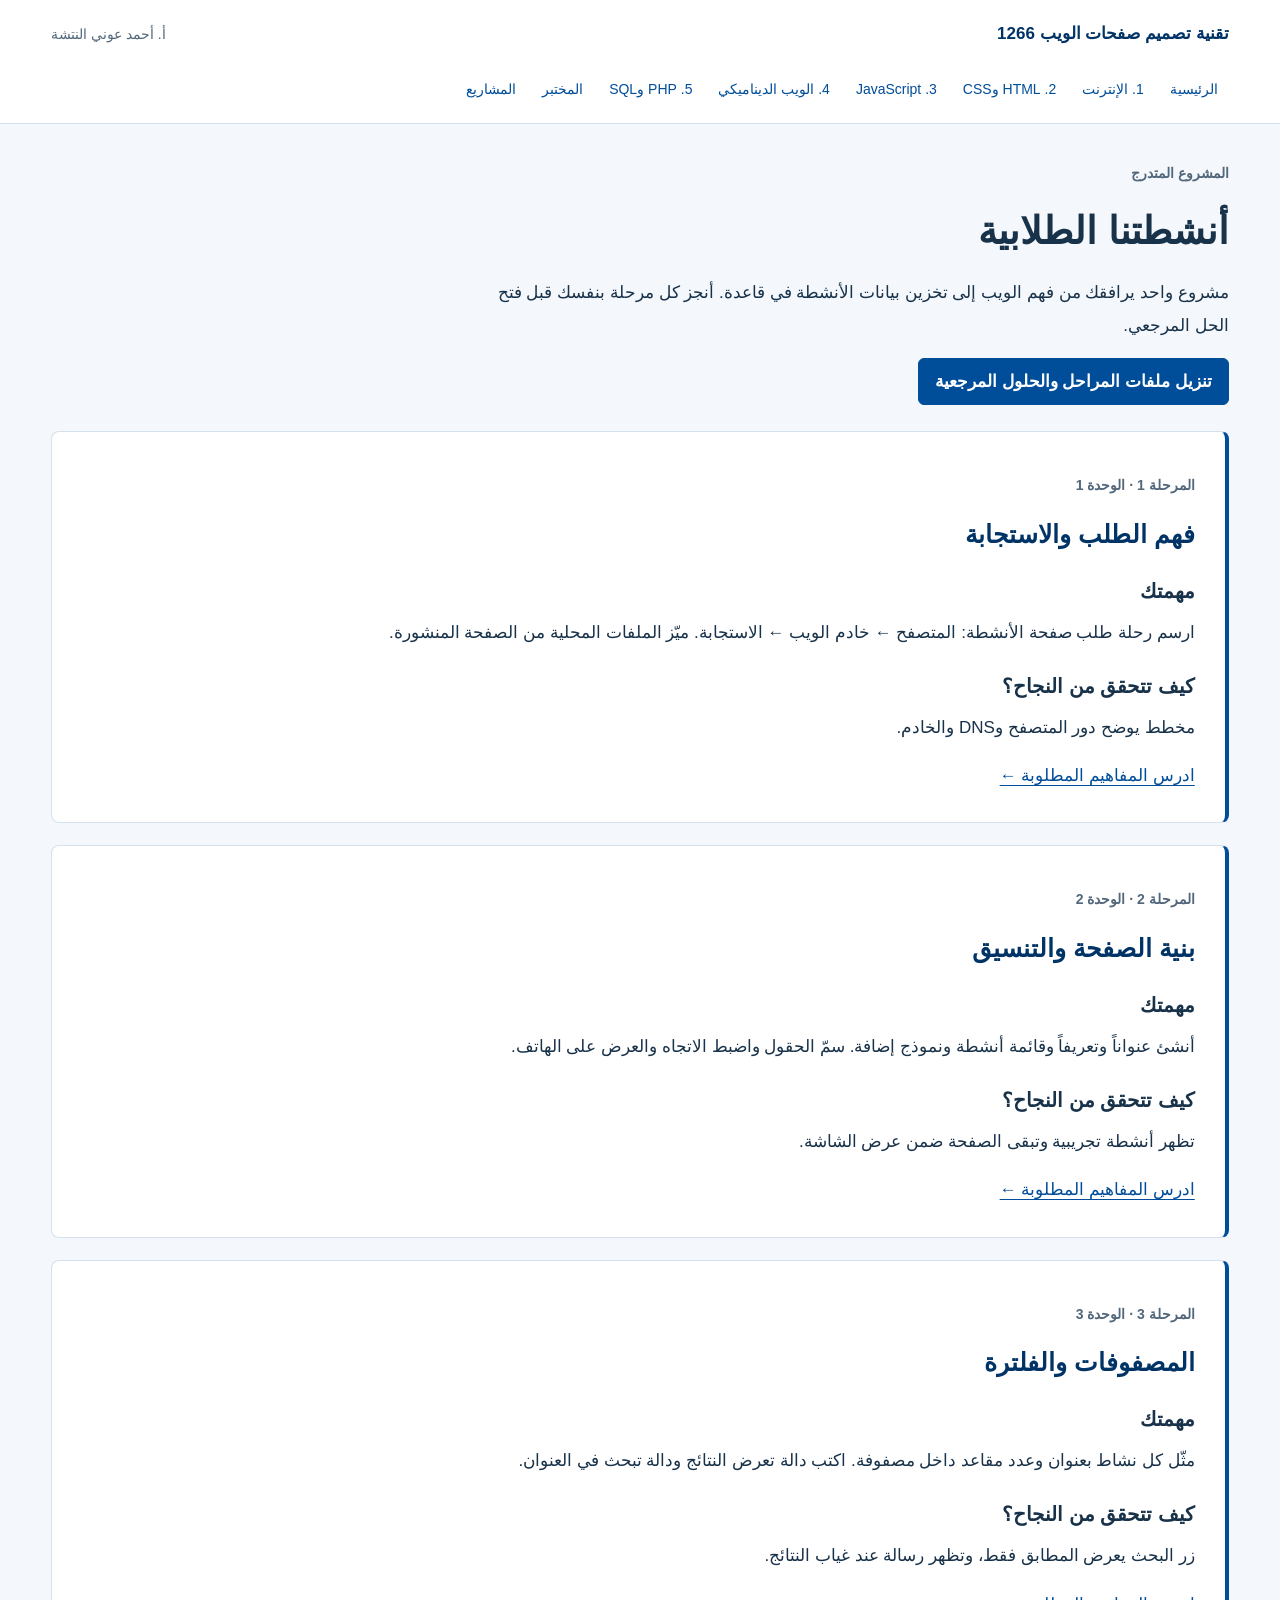
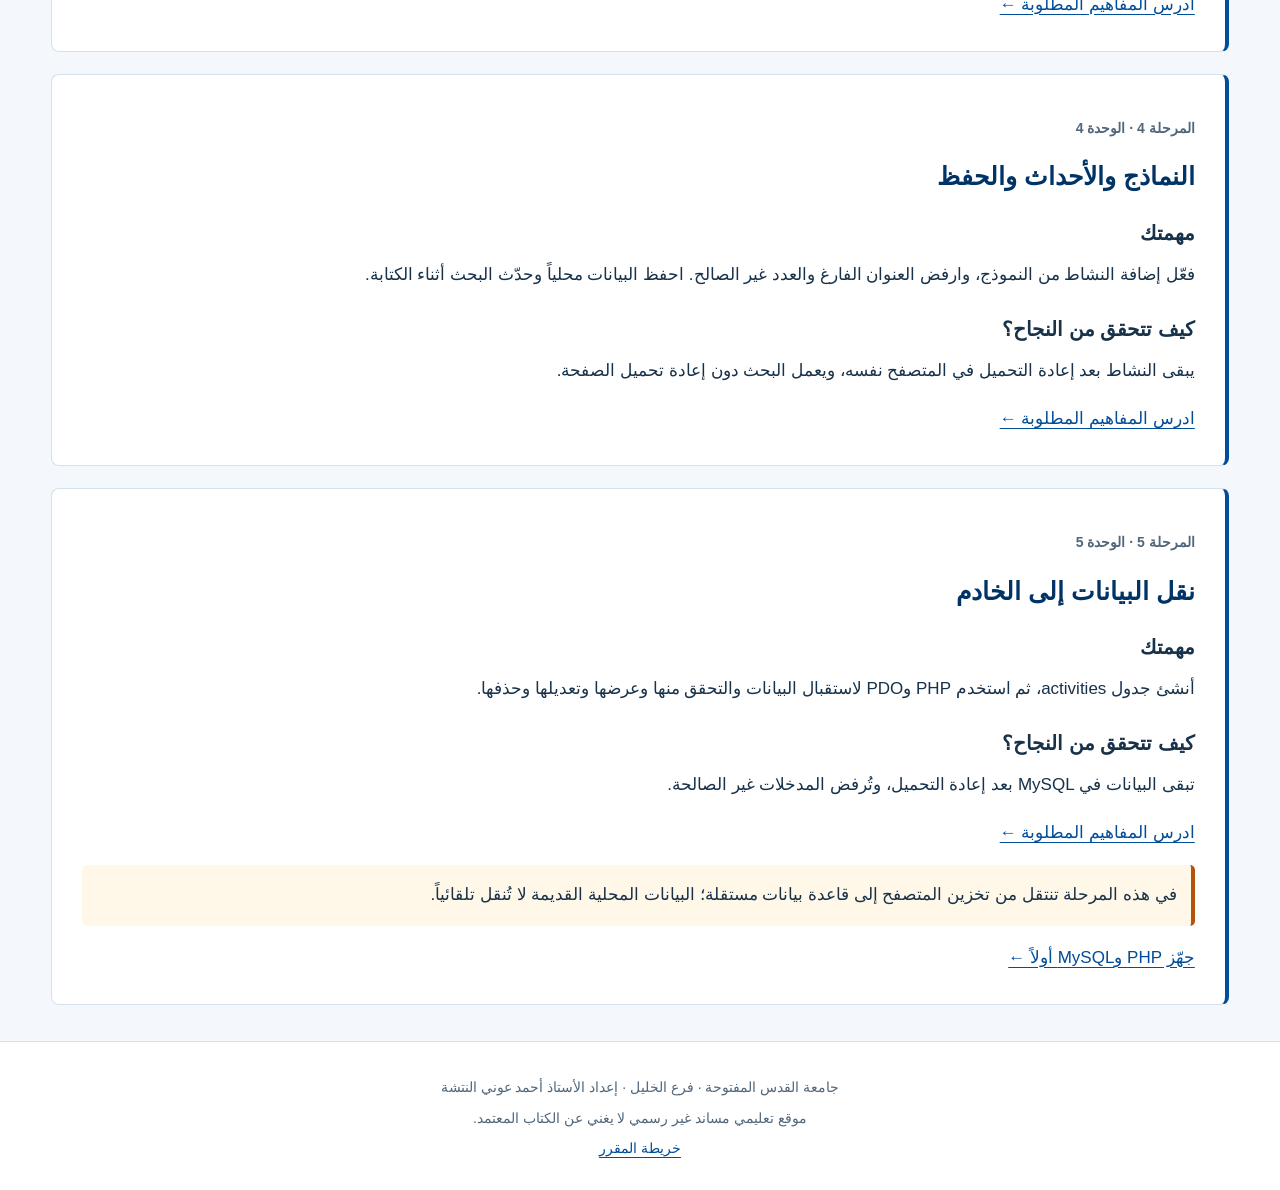
==== journey.html @ 36614e73 "Unify Arabic learning experience, link examples to lab, and add staged project" ====
<!DOCTYPE html>

<html dir="rtl" lang="ar"><head><meta charset="utf-8"/><meta content="width=device-width,initial-scale=1" name="viewport"/><meta content="تعلّم تصميم صفحات الويب 1266: دروس عربية وأمثلة عملية ومختبر تفاعلي." name="description"/><title>مشروع الأنشطة الطلابية | مقرر 1266</title><link href="assets/css/learning.css?v=20261020b" rel="stylesheet"/><script defer="" src="assets/js/learning.js?v=20261020b"></script></head><body class="learning-page"><a class="skip-link" href="#content">انتقل إلى المحتوى</a><header class="site-header"><div class="site-bar"><a class="brand" href="index.html">تقنية تصميم صفحات الويب <b dir="ltr">1266</b></a><span>أ. أحمد عوني النتشة</span></div><nav aria-label="التنقل الرئيسي" class="course-nav"><a href="index.html">الرئيسية</a><a href="units/unit1.html">1. الإنترنت</a><a href="units/unit2.html">2. HTML وCSS</a><a href="units/unit3.html">3. JavaScript</a><a href="units/unit4.html">4. الويب الديناميكي</a><a href="units/unit5.html">5. PHP وSQL</a><a href="lab.html">المختبر</a><a href="practical.html">المشاريع</a></nav></header><main class="learning-wrap" id="content"><section class="unit-intro"><p class="eyebrow">المشروع المتدرج</p><h1>أنشطتنا الطلابية</h1><p>مشروع واحد يرافقك من فهم الويب إلى تخزين بيانات الأنشطة في قاعدة. أنجز كل مرحلة بنفسك قبل فتح الحل المرجعي.</p><a class="button" download="" href="downloads/activities-project.zip">تنزيل ملفات المراحل والحلول المرجعية</a></section><section class="lesson stage-card" id="stage1"><p class="eyebrow">المرحلة 1 · الوحدة 1</p><h2>فهم الطلب والاستجابة</h2><h3>مهمتك</h3><p>ارسم رحلة طلب صفحة الأنشطة: المتصفح ← خادم الويب ← الاستجابة. ميّز الملفات المحلية من الصفحة المنشورة.</p><h3>كيف تتحقق من النجاح؟</h3><p>مخطط يوضح دور المتصفح وDNS والخادم.</p><a href="units/unit1.html">ادرس المفاهيم المطلوبة ←</a></section><section class="lesson stage-card" id="stage2"><p class="eyebrow">المرحلة 2 · الوحدة 2</p><h2>بنية الصفحة والتنسيق</h2><h3>مهمتك</h3><p>أنشئ عنواناً وتعريفاً وقائمة أنشطة ونموذج إضافة. سمّ الحقول واضبط الاتجاه والعرض على الهاتف.</p><h3>كيف تتحقق من النجاح؟</h3><p>تظهر أنشطة تجريبية وتبقى الصفحة ضمن عرض الشاشة.</p><a href="units/unit2.html">ادرس المفاهيم المطلوبة ←</a></section><section class="lesson stage-card" id="stage3"><p class="eyebrow">المرحلة 3 · الوحدة 3</p><h2>المصفوفات والفلترة</h2><h3>مهمتك</h3><p>مثّل كل نشاط بعنوان وعدد مقاعد داخل مصفوفة. اكتب دالة تعرض النتائج ودالة تبحث في العنوان.</p><h3>كيف تتحقق من النجاح؟</h3><p>زر البحث يعرض المطابق فقط، وتظهر رسالة عند غياب النتائج.</p><a href="units/unit3.html">ادرس المفاهيم المطلوبة ←</a></section><section class="lesson stage-card" id="stage4"><p class="eyebrow">المرحلة 4 · الوحدة 4</p><h2>النماذج والأحداث والحفظ</h2><h3>مهمتك</h3><p>فعّل إضافة النشاط من النموذج، وارفض العنوان الفارغ والعدد غير الصالح. احفظ البيانات محلياً وحدّث البحث أثناء الكتابة.</p><h3>كيف تتحقق من النجاح؟</h3><p>يبقى النشاط بعد إعادة التحميل في المتصفح نفسه، ويعمل البحث دون إعادة تحميل الصفحة.</p><a href="units/unit4.html">ادرس المفاهيم المطلوبة ←</a></section><section class="lesson stage-card" id="stage5"><p class="eyebrow">المرحلة 5 · الوحدة 5</p><h2>نقل البيانات إلى الخادم</h2><h3>مهمتك</h3><p>أنشئ جدول activities، ثم استخدم PHP وPDO لاستقبال البيانات والتحقق منها وعرضها وتعديلها وحذفها.</p><h3>كيف تتحقق من النجاح؟</h3><p>تبقى البيانات في MySQL بعد إعادة التحميل، وتُرفض المدخلات غير الصالحة.</p><a href="units/unit5.html">ادرس المفاهيم المطلوبة ←</a><p class="note">في هذه المرحلة تنتقل من تخزين المتصفح إلى قاعدة بيانات مستقلة؛ البيانات المحلية القديمة لا تُنقل تلقائياً.</p><a href="setup.html">جهّز PHP وMySQL أولاً ←</a></section></main><footer class="learning-footer"><p>جامعة القدس المفتوحة · فرع الخليل · إعداد الأستاذ أحمد عوني النتشة</p><p>موقع تعليمي مساند غير رسمي لا يغني عن الكتاب المعتمد.</p><a href="index.html">خريطة المقرر</a></footer></body></html>
---- assets/css/learning.css ----
/* Shared learning system. Blue actions, white reading surfaces, LTR code. */
:root{--blue:#004d99;--deep:#003366;--ink:#18324a;--muted:#52677b;--line:#d5e1ec;--canvas:#f4f7fb;--soft:#edf4fa;--good:#14613d;--bad:#9b2525;--bg:#f4f7fb;--bg-2:#edf4fa;--card:#fff;--text:#18324a;--border:#d5e1ec;--primary:#004d99;--primary2:#004d99;--accent:#004d99;--warn:#8a4b09;--code-bg:#12263a;--radius:8px;--shadow:none}
*{box-sizing:border-box}html{scroll-behavior:smooth}body{margin:0;background:var(--canvas);color:var(--ink);font:17px/1.9 Tahoma,Arial,sans-serif}a{color:var(--blue);text-underline-offset:4px}h1,h2,h3{line-height:1.55;text-wrap:balance}h1{font-size:clamp(27px,4vw,38px);margin:8px 0 16px}h2{font-size:25px;margin:0 0 18px}h3{font-size:20px;margin:22px 0 10px}p{margin:10px 0 16px}ul,ol{padding-inline-start:25px}li{margin:6px 0}img,video,svg{max-width:100%;height:auto}button,input,select,textarea{font:inherit;max-width:100%}button,a,input,select,textarea,summary{touch-action:manipulation}button,.button{display:inline-flex;align-items:center;justify-content:center;gap:8px;min-height:44px;background:var(--blue);color:white;border:1px solid var(--blue);border-radius:6px;padding:9px 16px;cursor:pointer;text-decoration:none;line-height:1.6;font-weight:600}button:hover,.button:hover{background:var(--deep);color:white}.secondary,button.secondary,.button.secondary{color:var(--blue);background:#fff;border-color:#adc5da}.secondary:hover{background:var(--soft);color:var(--deep)}button:disabled{opacity:.6;cursor:default}:focus-visible{outline:3px solid #b45309;outline-offset:3px}[hidden]{display:none!important}.skip-link{position:absolute;top:-100px;right:15px;z-index:20;background:#fff;padding:12px}.skip-link:focus{top:8px}.learning-wrap{width:min(1180px,92%);margin-inline:auto}.site-header{background:#fff;border-bottom:1px solid var(--line)}.site-bar{width:min(1180px,92%);margin:auto;display:flex;align-items:center;justify-content:space-between;gap:12px;padding:18px 0}.brand{font-weight:bold;text-decoration:none;color:var(--deep)}.site-bar>span{font-size:14px;color:var(--muted)}.course-nav{width:min(1180px,92%);margin:auto;display:flex;gap:4px;flex-wrap:wrap;padding:0 0 12px}.course-nav a{font-size:14px;padding:8px 11px;min-height:40px;text-decoration:none;border-radius:5px;color:var(--blue)}.course-nav a:hover{background:var(--soft)}.course-nav a[aria-current=page]{background:var(--blue);color:#fff}.eyebrow{color:var(--muted);font-size:14px;font-weight:bold}.unit-intro{padding:26px 0}.unit-intro>p{max-width:80ch}.learning-layout{display:grid;grid-template-columns:260px minmax(0,1fr);gap:24px;align-items:start}.learning-layout>*{min-width:0}.learning-toc{position:sticky;top:16px;background:white;border:1px solid var(--line);border-radius:8px;max-height:calc(100vh - 32px);overflow:auto}.learning-toc summary{padding:16px 18px;cursor:pointer;font-weight:bold}.learning-toc nav{padding:0 12px 15px}.learning-toc a{display:flex;gap:8px;align-items:baseline;padding:9px;font-size:14px;border-radius:5px;text-decoration:none;color:var(--ink)}.learning-toc a>span{color:var(--muted);font-size:12px}.learning-toc a[aria-current=step]{background:var(--soft);box-shadow:inset -3px 0 var(--blue);font-weight:bold}.learning-toc small{color:var(--good);margin-inline-start:auto}.progress-summary{padding:0 18px 15px;border-bottom:1px solid var(--line);margin-bottom:10px;font-size:13px}.progress-summary label{display:block}progress{display:block;width:100%;height:10px;margin:8px 0;accent-color:var(--good)}.lesson{background:#fff;border:1px solid var(--line);border-radius:8px;padding:30px;margin:0 0 22px;min-width:0;overflow-wrap:anywhere;scroll-margin-top:16px}.lesson>h2,.lesson>.card-header h2,.lesson>.section-header h2{color:var(--deep)}.lesson pre{direction:ltr;text-align:left;unicode-bidi:isolate;white-space:pre;overflow:auto;max-width:100%;padding:20px;border-radius:6px;background:var(--code-bg);color:#edf5fc;font:14px/1.8 Consolas,'Courier New',monospace;margin:8px 0 22px;overflow-wrap:normal}.lesson code{font-family:Consolas,'Courier New',monospace;unicode-bidi:isolate}.code-toolbar{display:flex;gap:8px;flex-wrap:wrap;margin-top:18px}.code-toolbar button,.code-toolbar a{font-size:14px;min-height:40px}.lesson-completion{display:flex;gap:12px;align-items:center;justify-content:space-between;flex-wrap:wrap;padding-top:22px;margin-top:28px;border-top:1px solid var(--line)}.lesson-completion span{font-size:14px;color:var(--muted)}[data-complete][aria-pressed=true]{color:var(--good);border-color:var(--good);background:#f0faf4}.lesson-pagination{display:flex;gap:12px;justify-content:space-between;flex-wrap:wrap;margin-top:20px}.save-notice{font-size:14px;color:var(--muted)}.learning-footer{background:#fff;border-top:1px solid var(--line);text-align:center;padding:28px 4%;margin-top:36px;font-size:14px;color:var(--muted)}.learning-footer p{margin:4px}details{border:1px solid var(--line);border-radius:6px;margin:14px 0;padding:12px 16px;background:#f8fbfe}details summary{cursor:pointer;font-weight:bold}.learning-toc details{border:0;margin:0;padding:0;background:white}.lesson label{display:block;margin:8px 0 4px}.lesson input:not([type=radio]):not([type=checkbox]):not([type=hidden]),.lesson select,.lesson textarea{padding:10px 12px;border:1px solid #8aa1b6;border-radius:5px;background:#fff;color:var(--ink);width:100%}.lesson input[type=radio],.lesson input[type=checkbox]{width:20px;height:20px;vertical-align:middle;margin-inline-end:8px;accent-color:var(--blue)}.lesson textarea{min-height:150px;line-height:1.7}.lesson iframe{display:block;width:100%;height:320px;background:white;border:1px solid #8aa1b6;border-radius:6px;margin:12px 0}.lesson output,.demo-result{display:block;padding:14px;background:var(--soft);white-space:pre-wrap;overflow-wrap:anywhere;margin:12px 0;border-radius:5px}.lesson fieldset{border:1px solid var(--line);border-radius:6px;margin:15px 0;padding:14px}.lesson legend{font-weight:bold;padding:0 6px}.quiz label{padding:8px;cursor:pointer}.quiz fieldset[data-result=correct]{border-color:var(--good)}.quiz fieldset[data-result=wrong]{border-color:var(--bad)}.question-feedback{font-size:15px;padding:12px;background:var(--soft);margin-top:10px}.table-scroll{overflow-x:auto;max-width:100%;margin:18px 0}.lesson table{border-collapse:collapse;width:100%;font-size:15px}.lesson th,.lesson td{border:1px solid var(--line);padding:10px;text-align:start;vertical-align:top}.lesson th{background:var(--soft);color:var(--deep)}.lesson .note,.note-box,.warning-box,.quick-note,.mistake-box{background:#fff7e8;border-inline-start:4px solid #b45309;border-radius:5px;padding:14px;margin:16px 0}.lesson .note ul{margin-bottom:0}.blocks,.grid-2,.two-col,.compare-grid{display:grid;grid-template-columns:repeat(2,minmax(0,1fr));gap:16px;margin:18px 0}.grid-3{display:grid;grid-template-columns:repeat(3,minmax(0,1fr));gap:14px}.block,.demo,.demo-box,.compare-box,.result-box,.info-box,.summary-box,.practice-card,.tip-box{min-width:0;background:var(--soft);border:1px solid var(--line);border-radius:6px;padding:18px;margin:14px 0}.block h3,.demo h3{margin-top:0}.section-header{display:block}.section-sub,.muted,.lead{color:var(--muted)}.card-header{display:flex;gap:10px;align-items:baseline}.section-icon{font-size:23px}.chips,.badges,.controls,.learning-actions{display:flex;gap:10px;flex-wrap:wrap;margin:14px 0}.chip,.badge,.level{font-size:13px;border:1px solid var(--line);padding:4px 9px;border-radius:4px;background:var(--soft);color:var(--deep)}.visual{padding:18px;background:var(--soft);border:1px solid var(--line);border-radius:6px;margin:18px 0}.visual-title,.mini-title,.compare-label{font-weight:bold;margin-bottom:10px}.flow{display:flex;flex-wrap:wrap;align-items:center;gap:10px}.flow-box{padding:10px;border:1px solid #adc5da;background:white;border-radius:5px}.explain-row{display:flex;gap:12px;padding:10px 0;border-bottom:1px solid var(--line)}.explain-row .label{font-weight:bold;min-width:70px}.home-intro{padding:30px 0 24px;max-width:880px}.home-intro h1{margin-bottom:12px}.search-panel{border:1px solid var(--line);background:white;padding:22px;border-radius:8px;margin-bottom:28px}.search-panel h2{font-size:22px}.search-panel label{display:block}.search-panel input{width:min(100%,660px);padding:12px;border:1px solid #8aa1b6;border-radius:5px}.search-panel [role=status]{font-size:14px;color:var(--muted);margin:8px 0}.search-results{list-style:none;padding:0;margin:0}.search-results li{border-top:1px solid var(--line);padding:12px 0}.search-results a{font-weight:bold}.search-results small,.search-results p{display:block;font-size:14px;color:var(--muted);margin:4px 0}.course-grid{display:grid;grid-template-columns:repeat(2,minmax(0,1fr));gap:18px}.unit-card{background:white;border:1px solid var(--line);border-top:3px solid var(--blue);padding:24px;border-radius:8px;display:flex;flex-direction:column;min-width:0}.unit-card h3{font-size:22px;margin:10px 0}.unit-label{font-size:13px;color:var(--muted)}.unit-card .outcome{background:var(--soft);padding:10px;font-size:15px}.card-links{margin-top:auto;padding-top:12px}.card-links a{font-weight:bold}.practice-strip{padding:26px;border:1px solid var(--line);background:white;border-radius:8px;display:flex;gap:16px;flex-wrap:wrap;align-items:center;margin:28px 0}.practice-strip>div{flex:1 1 500px}.resume-card{background:#e8f4ed;border-inline-start:4px solid var(--good);padding:16px;margin-top:22px;border-radius:5px}.resume-card p{margin:0 0 8px}.lab-grid{display:grid;grid-template-columns:repeat(2,minmax(0,1fr));gap:20px}.lab-grid>div{min-width:0}.lesson textarea.code-editor{min-height:420px;direction:ltr;text-align:left;font:14px/1.8 Consolas,monospace}.lab-meta{font-size:14px;color:var(--muted)}.lab-console{max-height:240px;overflow:auto;font-family:Consolas,Tahoma,monospace}.lesson .lab-actions{display:flex;gap:8px;flex-wrap:wrap;margin:12px 0}.setup-check{padding:16px;border:1px solid var(--line);border-radius:6px;margin:16px 0}.stage-card{border-inline-start:4px solid var(--blue)}.legacy-practice .container{width:min(1180px,92%);margin:25px auto}.legacy-practice pre{direction:ltr;text-align:left;white-space:pre;overflow:auto;background:var(--code-bg);color:#edf5fc;padding:18px;max-width:100%;font:14px/1.8 Consolas,monospace}.legacy-practice table{width:100%;border-collapse:collapse}.legacy-practice th,.legacy-practice td{border:1px solid var(--line);padding:10px}.legacy-practice section,.legacy-practice .exercise{min-width:0}.danger{background:#9b2525}.project-meta{font-size:14px;color:var(--muted)}
@media(max-width:850px){.learning-layout{grid-template-columns:1fr}.learning-toc{position:static;max-height:none}.learning-toc nav{max-height:330px;overflow:auto}.lab-grid{grid-template-columns:1fr}.unit-intro{padding:20px 0}.site-bar{flex-wrap:wrap}.lesson{padding:22px}}
@media(max-width:600px){body{font-size:16px}.site-bar{padding:14px 0;gap:4px}.site-bar>span{width:100%}.course-nav{gap:2px}.course-nav a{padding:8px;font-size:13px}.course-grid,.blocks,.grid-2,.two-col,.compare-grid,.grid-3{grid-template-columns:1fr}.lesson{padding:18px}.lesson pre{padding:14px;font-size:13px}.unit-intro h1{font-size:26px}.lesson h2{font-size:23px}.unit-card{padding:20px}.lesson-pagination .button{font-size:14px}.home-intro{padding-top:22px}.explain-row{display:block}.lesson textarea.code-editor{min-height:300px}.search-panel{padding:18px}}
@media(prefers-reduced-motion:reduce){html{scroll-behavior:auto}*,*::before,*::after{animation:none!important;transition:none!important}}
@media print{.site-header,.learning-toc,.code-toolbar,.lesson-pagination,.lesson-completion,.learning-footer{display:none}.learning-layout{display:block}.lesson[hidden]{display:block!important}.lesson{break-inside:avoid}body{background:white;font-size:12pt}}
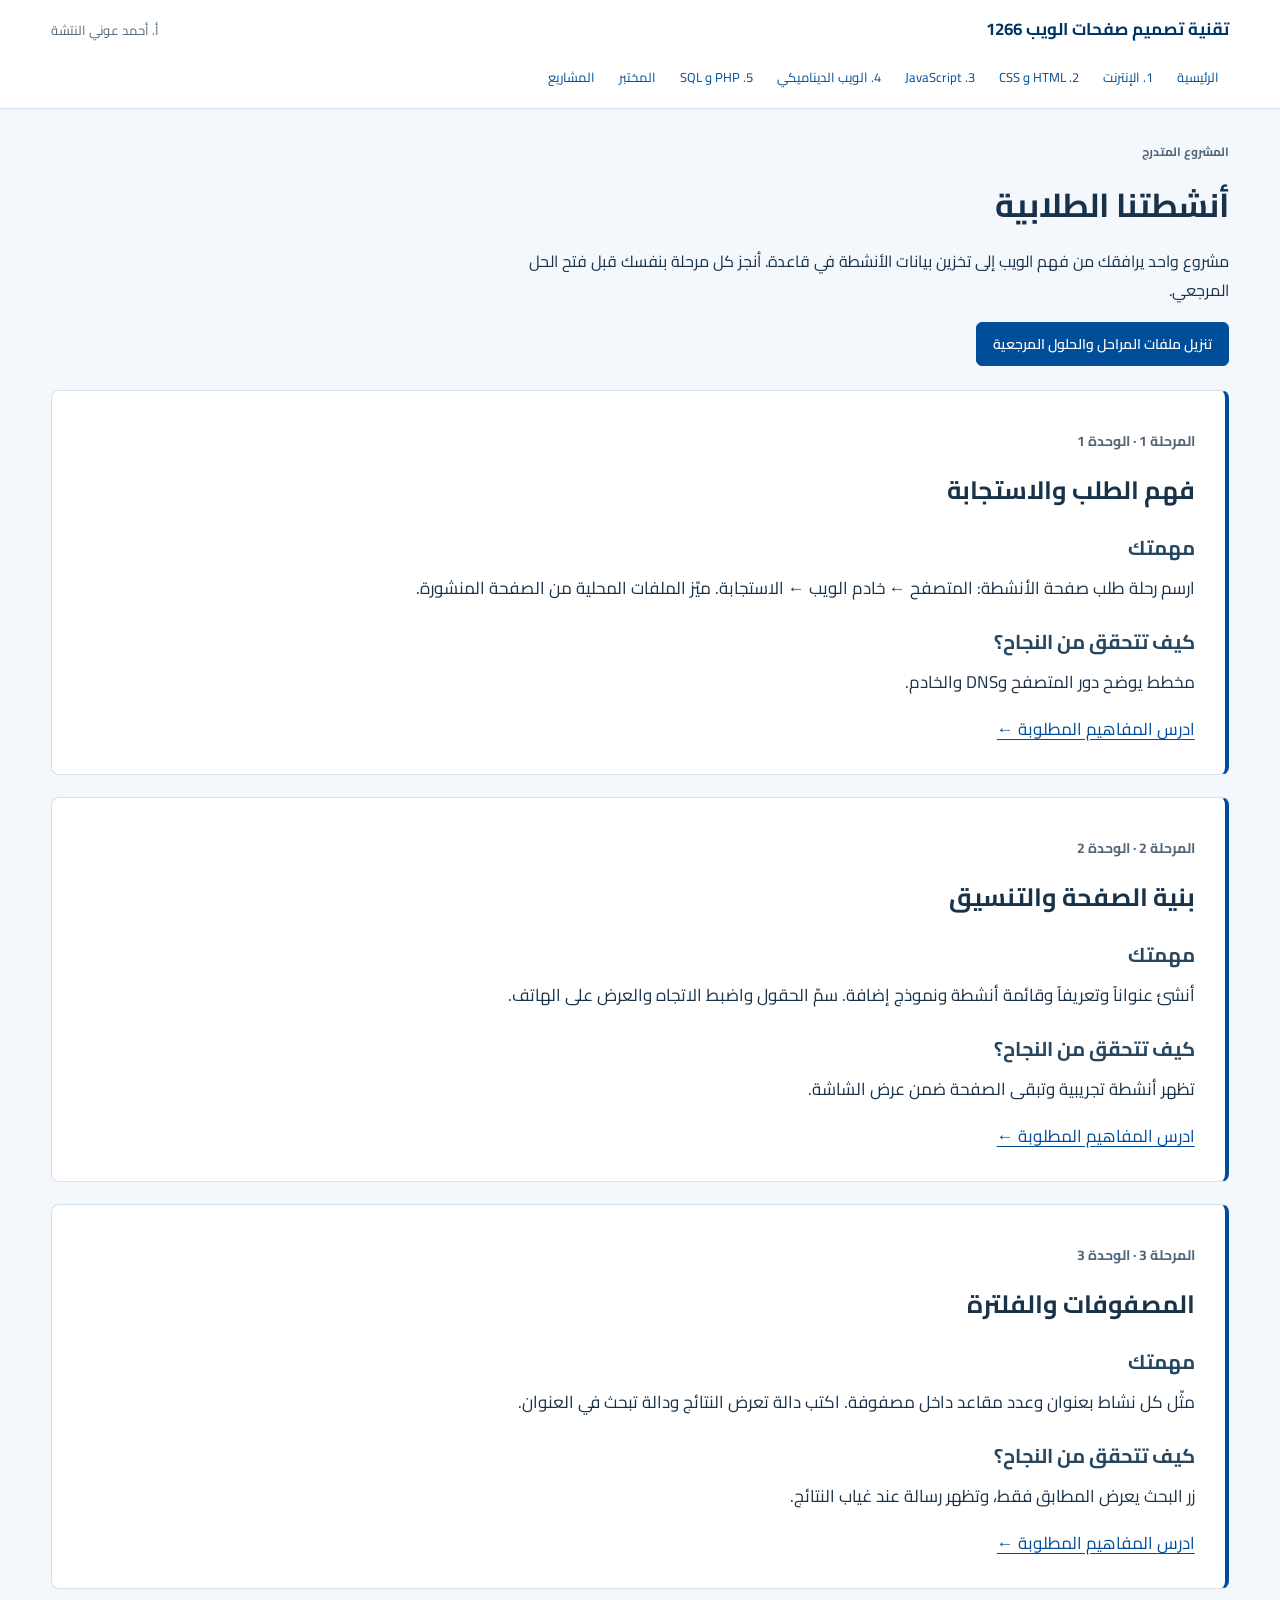
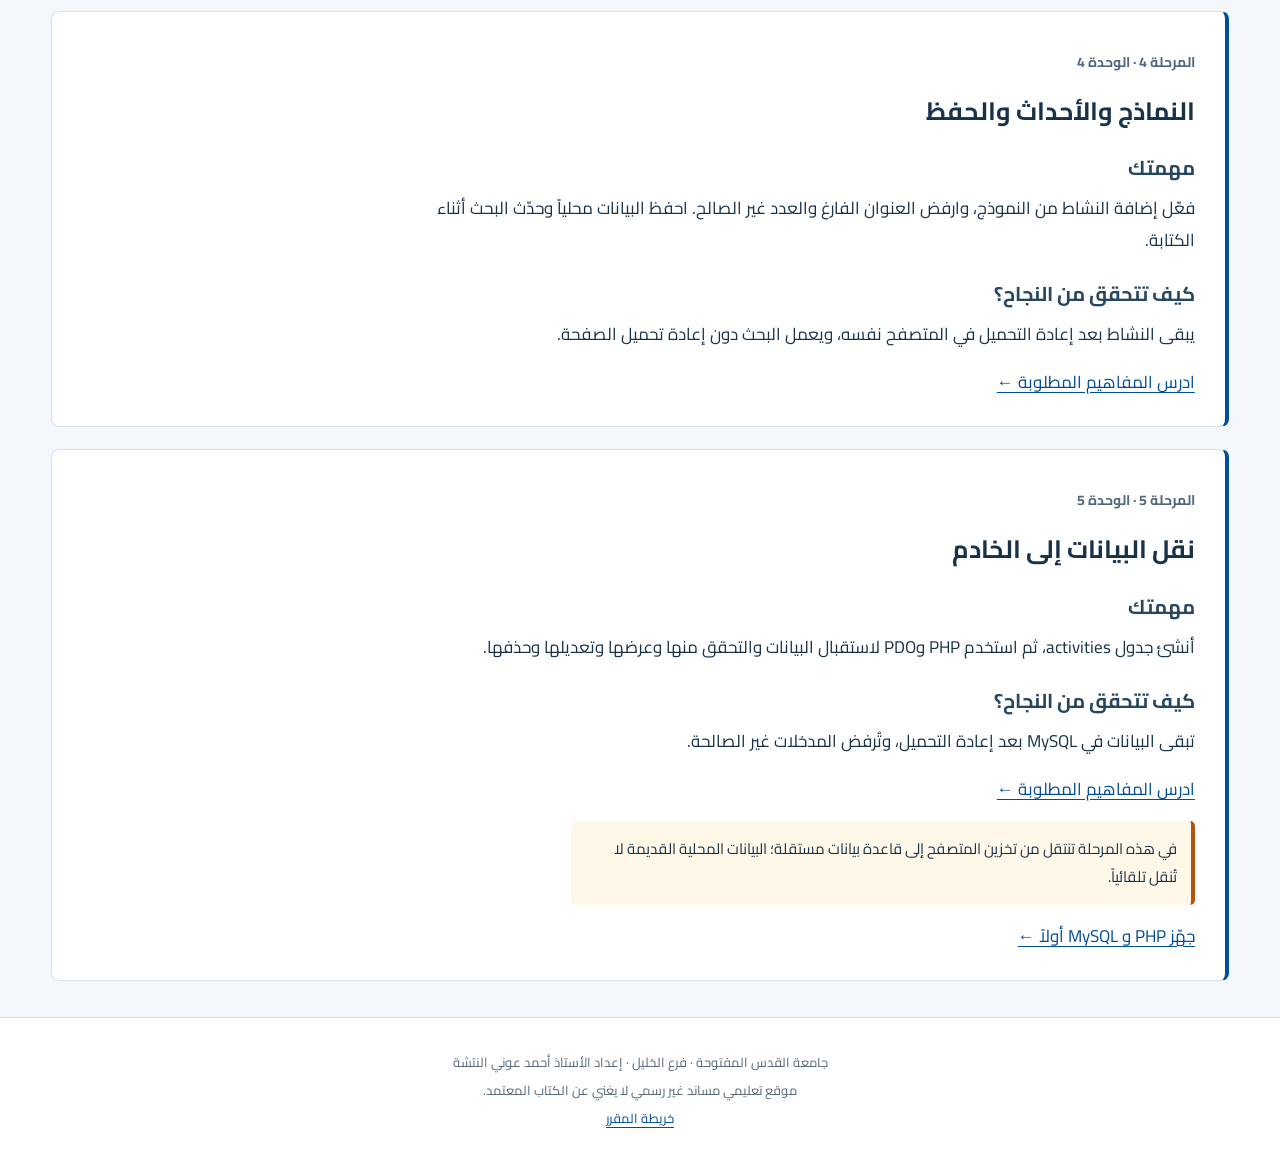
==== commit 2ca5f0e0: "Refine course layout, Arabic typography, unit path and code presentation" ====
--- a/journey.html
+++ b/journey.html
@@ -1,3 +1,2 @@
-<!DOCTYPE html>
-
-<html dir="rtl" lang="ar"><head><meta charset="utf-8"/><meta content="width=device-width,initial-scale=1" name="viewport"/><meta content="تعلّم تصميم صفحات الويب 1266: دروس عربية وأمثلة عملية ومختبر تفاعلي." name="description"/><title>مشروع الأنشطة الطلابية | مقرر 1266</title><link href="assets/css/learning.css?v=20261020b" rel="stylesheet"/><script defer="" src="assets/js/learning.js?v=20261020b"></script></head><body class="learning-page"><a class="skip-link" href="#content">انتقل إلى المحتوى</a><header class="site-header"><div class="site-bar"><a class="brand" href="index.html">تقنية تصميم صفحات الويب <b dir="ltr">1266</b></a><span>أ. أحمد عوني النتشة</span></div><nav aria-label="التنقل الرئيسي" class="course-nav"><a href="index.html">الرئيسية</a><a href="units/unit1.html">1. الإنترنت</a><a href="units/unit2.html">2. HTML وCSS</a><a href="units/unit3.html">3. JavaScript</a><a href="units/unit4.html">4. الويب الديناميكي</a><a href="units/unit5.html">5. PHP وSQL</a><a href="lab.html">المختبر</a><a href="practical.html">المشاريع</a></nav></header><main class="learning-wrap" id="content"><section class="unit-intro"><p class="eyebrow">المشروع المتدرج</p><h1>أنشطتنا الطلابية</h1><p>مشروع واحد يرافقك من فهم الويب إلى تخزين بيانات الأنشطة في قاعدة. أنجز كل مرحلة بنفسك قبل فتح الحل المرجعي.</p><a class="button" download="" href="downloads/activities-project.zip">تنزيل ملفات المراحل والحلول المرجعية</a></section><section class="lesson stage-card" id="stage1"><p class="eyebrow">المرحلة 1 · الوحدة 1</p><h2>فهم الطلب والاستجابة</h2><h3>مهمتك</h3><p>ارسم رحلة طلب صفحة الأنشطة: المتصفح ← خادم الويب ← الاستجابة. ميّز الملفات المحلية من الصفحة المنشورة.</p><h3>كيف تتحقق من النجاح؟</h3><p>مخطط يوضح دور المتصفح وDNS والخادم.</p><a href="units/unit1.html">ادرس المفاهيم المطلوبة ←</a></section><section class="lesson stage-card" id="stage2"><p class="eyebrow">المرحلة 2 · الوحدة 2</p><h2>بنية الصفحة والتنسيق</h2><h3>مهمتك</h3><p>أنشئ عنواناً وتعريفاً وقائمة أنشطة ونموذج إضافة. سمّ الحقول واضبط الاتجاه والعرض على الهاتف.</p><h3>كيف تتحقق من النجاح؟</h3><p>تظهر أنشطة تجريبية وتبقى الصفحة ضمن عرض الشاشة.</p><a href="units/unit2.html">ادرس المفاهيم المطلوبة ←</a></section><section class="lesson stage-card" id="stage3"><p class="eyebrow">المرحلة 3 · الوحدة 3</p><h2>المصفوفات والفلترة</h2><h3>مهمتك</h3><p>مثّل كل نشاط بعنوان وعدد مقاعد داخل مصفوفة. اكتب دالة تعرض النتائج ودالة تبحث في العنوان.</p><h3>كيف تتحقق من النجاح؟</h3><p>زر البحث يعرض المطابق فقط، وتظهر رسالة عند غياب النتائج.</p><a href="units/unit3.html">ادرس المفاهيم المطلوبة ←</a></section><section class="lesson stage-card" id="stage4"><p class="eyebrow">المرحلة 4 · الوحدة 4</p><h2>النماذج والأحداث والحفظ</h2><h3>مهمتك</h3><p>فعّل إضافة النشاط من النموذج، وارفض العنوان الفارغ والعدد غير الصالح. احفظ البيانات محلياً وحدّث البحث أثناء الكتابة.</p><h3>كيف تتحقق من النجاح؟</h3><p>يبقى النشاط بعد إعادة التحميل في المتصفح نفسه، ويعمل البحث دون إعادة تحميل الصفحة.</p><a href="units/unit4.html">ادرس المفاهيم المطلوبة ←</a></section><section class="lesson stage-card" id="stage5"><p class="eyebrow">المرحلة 5 · الوحدة 5</p><h2>نقل البيانات إلى الخادم</h2><h3>مهمتك</h3><p>أنشئ جدول activities، ثم استخدم PHP وPDO لاستقبال البيانات والتحقق منها وعرضها وتعديلها وحذفها.</p><h3>كيف تتحقق من النجاح؟</h3><p>تبقى البيانات في MySQL بعد إعادة التحميل، وتُرفض المدخلات غير الصالحة.</p><a href="units/unit5.html">ادرس المفاهيم المطلوبة ←</a><p class="note">في هذه المرحلة تنتقل من تخزين المتصفح إلى قاعدة بيانات مستقلة؛ البيانات المحلية القديمة لا تُنقل تلقائياً.</p><a href="setup.html">جهّز PHP وMySQL أولاً ←</a></section></main><footer class="learning-footer"><p>جامعة القدس المفتوحة · فرع الخليل · إعداد الأستاذ أحمد عوني النتشة</p><p>موقع تعليمي مساند غير رسمي لا يغني عن الكتاب المعتمد.</p><a href="index.html">خريطة المقرر</a></footer></body></html>+<!doctype html>
+<html dir="rtl" lang="ar"><head><meta charset="utf-8"/><meta content="width=device-width,initial-scale=1" name="viewport"/><meta content="تعلّم تصميم صفحات الويب 1266: دروس عربية وأمثلة عملية ومختبر تفاعلي." name="description"/><title>مشروع الأنشطة الطلابية | مقرر 1266</title><link href="assets/css/learning.css?v=20261020c" rel="stylesheet"/><script defer="" src="assets/js/learning.js?v=20261020c"></script><script defer="True" src="assets/vendor/prism.min.js"></script><script defer="True" src="assets/vendor/prism-markup-templating.min.js"></script><script defer="True" src="assets/vendor/prism-php.min.js"></script><script defer="True" src="assets/vendor/prism-sql.min.js"></script></head><body class="learning-page"><a class="skip-link" href="#content">انتقل إلى المحتوى</a><header class="site-header"><div class="site-bar"><a class="brand" href="index.html">تقنية تصميم صفحات الويب <b dir="ltr">1266</b></a><span>أ. أحمد عوني النتشة</span></div><nav aria-label="التنقل الرئيسي" class="course-nav"><a href="index.html">الرئيسية</a><a href="units/unit1.html">1. الإنترنت</a><a href="units/unit2.html">2. <bdi dir="ltr">HTML</bdi> و <bdi dir="ltr">CSS</bdi></a><a href="units/unit3.html">3. <bdi dir="ltr">JavaScript</bdi></a><a href="units/unit4.html">4. الويب الديناميكي</a><a href="units/unit5.html">5. <bdi dir="ltr">PHP</bdi> و <bdi dir="ltr">SQL</bdi></a><a href="lab.html">المختبر</a><a href="practical.html">المشاريع</a></nav></header><main class="learning-wrap" id="content"><section class="unit-intro"><p class="eyebrow">المشروع المتدرج</p><h1>أنشطتنا الطلابية</h1><p>مشروع واحد يرافقك من فهم الويب إلى تخزين بيانات الأنشطة في قاعدة. أنجز كل مرحلة بنفسك قبل فتح الحل المرجعي.</p><a class="button" download="" href="downloads/activities-project.zip">تنزيل ملفات المراحل والحلول المرجعية</a></section><section class="lesson stage-card" id="stage1"><p class="eyebrow">المرحلة 1 · الوحدة 1</p><h2>فهم الطلب والاستجابة</h2><h3>مهمتك</h3><p>ارسم رحلة طلب صفحة الأنشطة: المتصفح ← خادم الويب ← الاستجابة. ميّز الملفات المحلية من الصفحة المنشورة.</p><h3>كيف تتحقق من النجاح؟</h3><p>مخطط يوضح دور المتصفح و<bdi dir="ltr">DNS</bdi> والخادم.</p><a href="units/unit1.html">ادرس المفاهيم المطلوبة ←</a></section><section class="lesson stage-card" id="stage2"><p class="eyebrow">المرحلة 2 · الوحدة 2</p><h2>بنية الصفحة والتنسيق</h2><h3>مهمتك</h3><p>أنشئ عنواناً وتعريفاً وقائمة أنشطة ونموذج إضافة. سمّ الحقول واضبط الاتجاه والعرض على الهاتف.</p><h3>كيف تتحقق من النجاح؟</h3><p>تظهر أنشطة تجريبية وتبقى الصفحة ضمن عرض الشاشة.</p><a href="units/unit2.html">ادرس المفاهيم المطلوبة ←</a></section><section class="lesson stage-card" id="stage3"><p class="eyebrow">المرحلة 3 · الوحدة 3</p><h2>المصفوفات والفلترة</h2><h3>مهمتك</h3><p>مثّل كل نشاط بعنوان وعدد مقاعد داخل مصفوفة. اكتب دالة تعرض النتائج ودالة تبحث في العنوان.</p><h3>كيف تتحقق من النجاح؟</h3><p>زر البحث يعرض المطابق فقط، وتظهر رسالة عند غياب النتائج.</p><a href="units/unit3.html">ادرس المفاهيم المطلوبة ←</a></section><section class="lesson stage-card" id="stage4"><p class="eyebrow">المرحلة 4 · الوحدة 4</p><h2>النماذج والأحداث والحفظ</h2><h3>مهمتك</h3><p>فعّل إضافة النشاط من النموذج، وارفض العنوان الفارغ والعدد غير الصالح. احفظ البيانات محلياً وحدّث البحث أثناء الكتابة.</p><h3>كيف تتحقق من النجاح؟</h3><p>يبقى النشاط بعد إعادة التحميل في المتصفح نفسه، ويعمل البحث دون إعادة تحميل الصفحة.</p><a href="units/unit4.html">ادرس المفاهيم المطلوبة ←</a></section><section class="lesson stage-card" id="stage5"><p class="eyebrow">المرحلة 5 · الوحدة 5</p><h2>نقل البيانات إلى الخادم</h2><h3>مهمتك</h3><p>أنشئ جدول <bdi dir="ltr">activities</bdi>، ثم استخدم <bdi dir="ltr">PHP</bdi> و<bdi dir="ltr">PDO</bdi> لاستقبال البيانات والتحقق منها وعرضها وتعديلها وحذفها.</p><h3>كيف تتحقق من النجاح؟</h3><p>تبقى البيانات في <bdi dir="ltr">MySQL</bdi> بعد إعادة التحميل، وتُرفض المدخلات غير الصالحة.</p><a href="units/unit5.html">ادرس المفاهيم المطلوبة ←</a><p class="note">في هذه المرحلة تنتقل من تخزين المتصفح إلى قاعدة بيانات مستقلة؛ البيانات المحلية القديمة لا تُنقل تلقائياً.</p><a href="setup.html">جهّز <bdi dir="ltr">PHP</bdi> و <bdi dir="ltr">MySQL</bdi> أولاً ←</a></section></main><footer class="learning-footer"><p>جامعة القدس المفتوحة · فرع الخليل · إعداد الأستاذ أحمد عوني النتشة</p><p>موقع تعليمي مساند غير رسمي لا يغني عن الكتاب المعتمد.</p><a href="index.html">خريطة المقرر</a></footer></body></html>
--- a/assets/css/learning.css
+++ b/assets/css/learning.css
@@ -5,3 +5,13 @@
 @media(max-width:600px){body{font-size:16px}.site-bar{padding:14px 0;gap:4px}.site-bar>span{width:100%}.course-nav{gap:2px}.course-nav a{padding:8px;font-size:13px}.course-grid,.blocks,.grid-2,.two-col,.compare-grid,.grid-3{grid-template-columns:1fr}.lesson{padding:18px}.lesson pre{padding:14px;font-size:13px}.unit-intro h1{font-size:26px}.lesson h2{font-size:23px}.unit-card{padding:20px}.lesson-pagination .button{font-size:14px}.home-intro{padding-top:22px}.explain-row{display:block}.lesson textarea.code-editor{min-height:300px}.search-panel{padding:18px}}
 @media(prefers-reduced-motion:reduce){html{scroll-behavior:auto}*,*::before,*::after{animation:none!important;transition:none!important}}
 @media print{.site-header,.learning-toc,.code-toolbar,.lesson-pagination,.lesson-completion,.learning-footer{display:none}.learning-layout{display:block}.lesson[hidden]{display:block!important}.lesson{break-inside:avoid}body{background:white;font-size:12pt}}
+
+/* Visual refinement: a compact opening, a numbered path, and clearer reading hierarchy. */
+@font-face{font-family:CourseCairo;src:url('../fonts/cairo-400.ttf') format('truetype');font-weight:400;font-style:normal;font-display:swap}
+@font-face{font-family:CourseCairo;src:url('../fonts/cairo-600.ttf') format('truetype');font-weight:600;font-style:normal;font-display:swap}
+@font-face{font-family:CourseCairo;src:url('../fonts/cairo-700.ttf') format('truetype');font-weight:700;font-style:normal;font-display:swap}
+body{font-family:CourseCairo,Tahoma,Arial,sans-serif;font-size:17px;line-height:1.85}h1,h2,h3{font-weight:700;color:#18324a}h1{font-size:clamp(28px,3.4vw,36px)}h2{font-size:24px}h3{font-size:20px}bdi{unicode-bidi:isolate}button,.button{font-weight:600}.site-bar{padding:14px 0}.brand{font-size:17px}.course-nav{padding-bottom:9px}.course-nav a{padding:6px 10px;font-size:13px}.site-bar>span{font-size:13px}.home-overview{display:grid;grid-template-columns:minmax(0,1.2fr) minmax(0,.8fr);gap:38px;align-items:center;padding:28px 0 30px;border-bottom:1px solid var(--line);margin-bottom:24px}.home-intro{padding:0;max-width:none}.home-intro .eyebrow{margin-top:0;font-size:12px;letter-spacing:0}.home-intro h1{font-size:clamp(28px,3.1vw,35px);margin:8px 0 10px;line-height:1.7}.home-intro>p:not(.eyebrow){font-size:16px;max-width:54ch;margin-bottom:12px;color:var(--muted)}.home-intro .learning-actions{margin-bottom:0}.home-overview .search-panel{padding:20px;margin:0;border-radius:8px;background:#fff;align-self:center}.search-panel label{font-size:16px;font-weight:600;color:var(--ink);margin-bottom:9px}.search-panel input{font-size:15px;min-height:46px;width:100%;background:#f8fafc;border-color:#c0d0df}.search-panel [role=status]{font-size:12px;margin-bottom:0}.search-results:empty{display:none}.search-results{max-height:310px;overflow:auto}.search-results a{font-size:14px}.search-results small{font-size:12px}.home-page #units-title{font-size:23px;margin-bottom:17px}.course-path{display:grid;gap:13px}.path-item{display:grid;grid-template-columns:64px minmax(0,1fr) auto;gap:22px;align-items:center;background:white;border:1px solid var(--line);border-radius:8px;padding:19px 23px;position:relative}.path-item:focus-within{border-color:#6a98c1}.path-marker{align-self:start;color:var(--blue);text-align:center;padding-top:3px}.path-marker svg{width:28px;height:28px;display:block;margin:0 auto 4px}.path-marker>span{font:600 22px/1.4 CourseCairo,Tahoma,sans-serif;color:#345b7d}.path-info{min-width:0}.path-label{font-size:12px;color:var(--muted);margin:0 0 2px}.path-info h3{font-size:21px;margin:0 0 5px}.path-info h3 a{text-decoration:none;color:var(--ink)}.path-info h3 a:hover{color:var(--blue);text-decoration:underline}.path-description{font-size:14px;color:var(--muted);margin:0;line-height:1.9}.path-outcome{font-size:13px;margin:7px 0 0;color:#35526a}.path-outcome>span{font-size:11px;font-weight:600;background:#edf4fa;color:var(--blue);border-radius:4px;padding:1px 7px;margin-inline-end:5px;display:inline-block}.path-action{font-size:13px;font-weight:600;white-space:nowrap;text-decoration:none;display:inline-flex;gap:14px;align-items:center;min-height:44px;padding:8px 4px}.path-action:hover{text-decoration:underline}.home-page .practice-strip{background:#edf4fa;border-color:#cfdfed}.home-page .practice-strip h2{font-size:22px}.unit-intro{padding:22px 0 24px}.unit-intro h1{font-size:clamp(27px,3vw,33px)}.unit-intro>p{font-size:16px}.unit-intro>.eyebrow{font-size:12px}.unit-intro>a{font-size:14px}.learning-layout{grid-template-columns:248px minmax(0,1fr)}.learning-toc{border-radius:8px}.learning-toc summary{font-size:16px;padding:14px 16px}.progress-summary{font-size:12px;padding-inline:16px}.learning-toc a{padding:10px 8px;align-items:baseline;line-height:1.75;gap:10px}.learning-toc a>span:first-child{font-size:12px;flex:0 0 23px;font-weight:600;color:#678197}.learning-toc a>span.toc-label{font-size:13px;flex:1 1 auto;color:var(--ink);font-weight:400;overflow-wrap:anywhere}.learning-toc a[aria-current=step] .toc-label{font-weight:700;color:var(--deep)}.lesson{padding:28px 30px}.lesson>h2,.lesson>.card-header h2,.lesson>.section-header h2{color:var(--ink);font-size:25px}.lesson p{max-width:78ch}.lesson .code-toolbar{align-items:center;gap:8px}.code-toolbar .code-language{direction:ltr;unicode-bidi:isolate;font:12px/1.5 Consolas,monospace;color:var(--muted);margin-inline-start:auto;padding:5px 0}.code-toolbar button,.code-toolbar .button{font-size:13px;padding:7px 13px;min-height:40px}.lesson pre{font-size:15px;line-height:1.9;background:#12263a;border:1px solid #203d55;padding:21px;max-height:520px;tab-size:2}.lesson pre code{font:inherit;display:block}.lesson pre .token.comment,.lesson pre .token.prolog,.lesson pre .token.doctype{color:#a4bacb}.lesson pre .token.comment{font-family:CourseCairo,Consolas,monospace;font-size:14px}.token.tag,.token.keyword{color:#8ecbff}.token.attr-name,.token.function{color:#f1d58a}.token.attr-value,.token.string{color:#b2dfb9}.token.number,.token.boolean{color:#e6b5f3}.token.operator,.token.punctuation{color:#d4e2ee}.token.variable{color:#f1c4a2}.token.selector,.token.property{color:#8bdbdc}.token.entity{color:#c7d5ff}.lesson details{background:#f8fafc}.lesson h3{color:#26475f}.lesson .note,.note-box{font-size:15px}.learning-footer{font-size:13px}.lesson-completion{font-size:14px}.lesson-completion button{font-size:13px}
+@media(max-width:850px){.learning-layout{grid-template-columns:1fr}.home-overview{gap:24px;grid-template-columns:minmax(0,1fr) minmax(0,.85fr)}.home-intro h1{font-size:28px}.path-item{grid-template-columns:48px minmax(0,1fr) auto;gap:16px;padding:18px}.lesson{padding:23px}}
+@media(max-width:650px){.home-overview{grid-template-columns:1fr;gap:18px;padding:21px 0 23px}.home-intro h1{font-size:29px}.home-intro>p:not(.eyebrow){font-size:15px}.home-overview .search-panel{padding:15px 17px}.search-panel [role=status]{font-size:11px}.path-item{grid-template-columns:38px minmax(0,1fr);gap:10px 15px;padding:17px 14px}.path-marker{grid-row:1 / 3}.path-marker svg{width:24px;height:24px}.path-marker>span{font-size:19px}.path-action{grid-column:2;justify-self:start;min-height:36px;padding:0;gap:9px}.path-info h3{font-size:19px;line-height:1.7}.path-description{font-size:13px}.path-outcome{font-size:12px}.path-label{font-size:11px}.course-path{gap:11px}.lesson{padding:18px}.lesson>h2,.lesson>.card-header h2,.lesson>.section-header h2{font-size:23px}.lesson pre{font-size:14px;padding:15px}.lesson pre .token.comment{font-size:13px}.site-bar .brand{font-size:15px}.site-bar>span{font-size:11px}.course-nav a{font-size:12px;padding:6px 8px}.learning-actions .button{font-size:13px}.code-toolbar .code-language{font-size:11px}}
+.resume-card{display:flex;align-items:center;justify-content:space-between;flex-wrap:wrap;gap:10px;padding:12px 14px;margin-top:18px;border-radius:6px}.resume-card p{font-size:13px;margin:0}.resume-card .button{font-size:12px;min-height:38px;padding:6px 11px}.path-description{font-size:15px}.learning-toc a>span.toc-label{font-size:14px}.lesson pre{font-family:Consolas,CourseCairo,monospace}.lesson pre .token.comment{font-size:15px}
+@media(max-width:650px){.path-description{font-size:13px}.lesson pre .token.comment{font-size:14px}}
